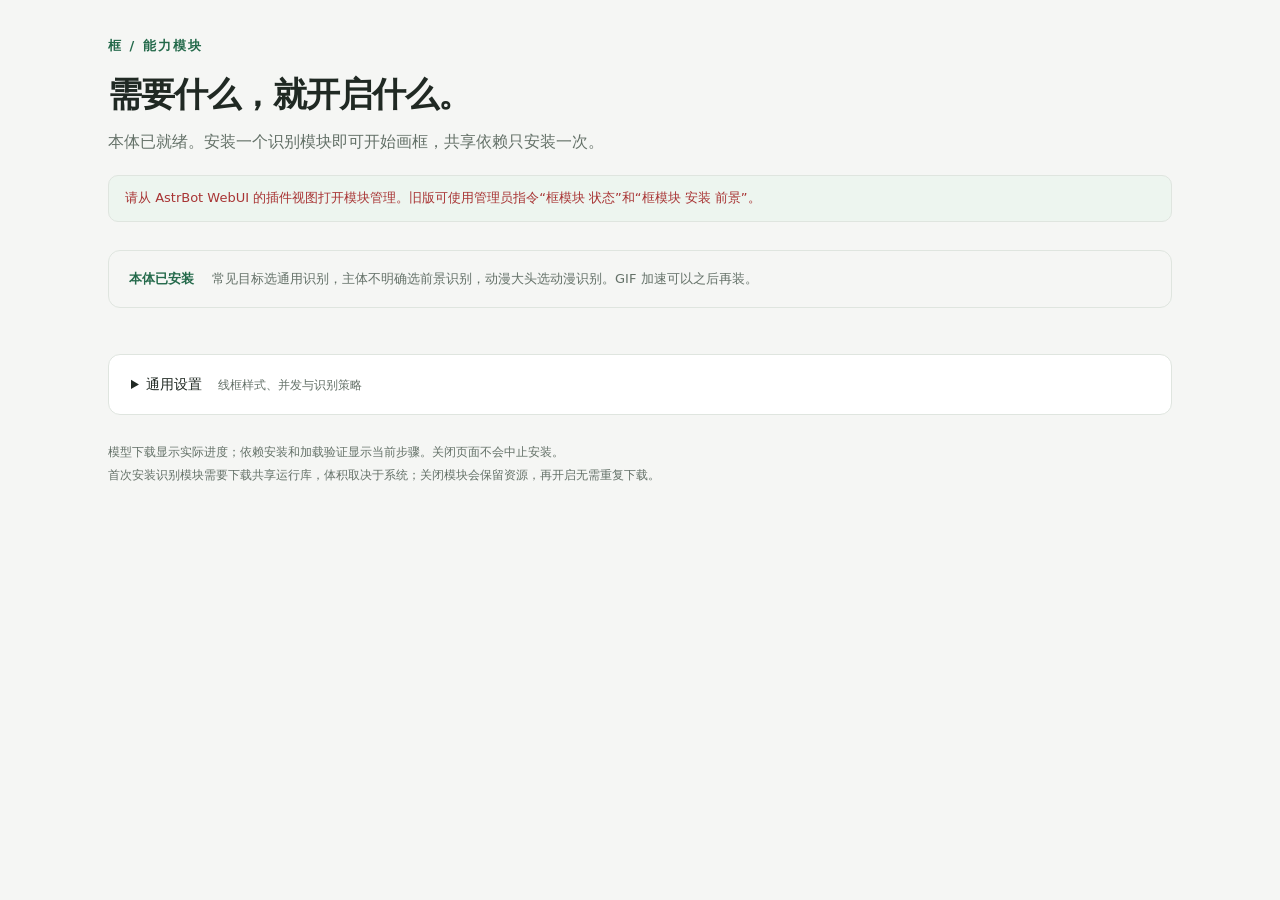
==== views/modules/index.html @ 48ebb6bf "功能：按需安装识别模块并展示安装进度" ====
<!doctype html>
<html lang="zh-CN">
<head>
  <meta charset="utf-8">
  <meta name="viewport" content="width=device-width, initial-scale=1">
  <title>框 · 模块管理</title>
  <link rel="stylesheet" href="./style.css">
  <script type="module" src="./app.js"></script>
</head>
<body>
  <main>
    <header>
      <div class="eyebrow">框 / 能力模块</div>
      <h1>需要什么，就开启什么。</h1>
      <p>本体已就绪。安装一个识别模块即可开始画框，共享依赖只安装一次。</p>
    </header>
    <div id="notice" role="status" aria-live="polite" hidden></div>
    <section class="guide" aria-label="安装说明">
      <span class="core-badge">本体已安装</span>
      <p>常见目标选通用识别，主体不明确选前景识别，动漫大头选动漫识别。GIF 加速可以之后再装。</p>
    </section>
    <section id="modules" class="grid" aria-label="能力模块" aria-busy="true"></section>
    <details id="common" class="common">
      <summary>通用设置 <span>线框样式、并发与识别策略</span></summary>
      <form class="settings" data-module="common"></form>
    </details>
    <footer>
      模型下载显示实际进度；依赖安装和加载验证显示当前步骤。关闭页面不会中止安装。<br>
      首次安装识别模块需要下载共享运行库，体积取决于系统；关闭模块会保留资源，再开启无需重复下载。
    </footer>
  </main>
  <template id="module-card">
    <article class="card">
      <div class="card-top"><span class="module-number"></span><span class="badge"></span></div>
      <h2></h2><p class="description"></p><p class="size"></p>
      <div class="progress-area" hidden>
        <div class="steps" aria-label="安装阶段"><span>依赖安装</span><span>模型下载</span><span>加载验证</span></div>
        <progress max="100" aria-label="安装进度"></progress>
        <div class="progress-label" aria-live="polite"></div>
      </div>
      <p class="message"></p>
      <div class="actions"><button type="button" class="primary"></button></div>
      <details class="module-settings" hidden><summary>模块设置</summary><form class="settings"></form></details>
      <details class="logs" hidden><summary>安装日志</summary><pre></pre></details>
    </article>
  </template>
</body>
</html>
---- views/modules/style.css ----
:root { color-scheme: light; --bg:#f5f6f4; --surface:#fff; --text:#202923; --muted:#647168; --border:#dfe5df; --accent:#246a4b; --soft:#edf5ef; --error:#a83434; }
:root[data-dark="true"] { color-scheme:dark; --bg:#141a17; --surface:#1c2520; --text:#e5eee7; --muted:#a4b5a8; --border:#35443a; --accent:#8cd5a8; --soft:#23392c; --error:#ffaaa5; }
* { box-sizing:border-box; }
body { margin:0; background:var(--bg); color:var(--text); font-family:system-ui,-apple-system,"Segoe UI",sans-serif; line-height:1.6; }
main { max-width:1120px; padding:36px 28px; margin:auto; }
.eyebrow { color:var(--accent); font-size:13px; font-weight:650; letter-spacing:2px; }
h1 { margin:10px 0 8px; font-size:clamp(24px,4vw,34px); letter-spacing:-1px; }
header p, footer { color:var(--muted); }
header p { margin:0; }
.guide { display:flex; align-items:center; gap:18px; margin:28px 0 22px; padding:18px 20px; border:1px solid var(--border); border-radius:12px; }
.guide p { margin:0; font-size:13px; color:var(--muted); }
.core-badge { white-space:nowrap; color:var(--accent); font-size:13px; font-weight:650; }
.grid { display:grid; grid-template-columns:repeat(2,minmax(0,1fr)); gap:18px; }
.card { padding:24px; background:var(--surface); border:1px solid var(--border); border-radius:16px; min-width:0; }
.card-top { display:flex; align-items:center; justify-content:space-between; }
.module-number { color:var(--muted); font:13px ui-monospace,monospace; }
.badge { border-radius:20px; background:var(--bg); color:var(--muted); padding:3px 10px; font-size:12px; }
.badge.enabled { background:var(--soft); color:var(--accent); }
.badge.failed { color:var(--error); }
h2 { margin:15px 0 6px; font-size:22px; }
.description { font-size:14px; margin:0; }
.size { color:var(--muted); font-size:12px; min-height:20px; margin:12px 0 0; }
.message { font-size:13px; color:var(--muted); overflow-wrap:anywhere; }
.message.error { color:var(--error); }
.actions { margin-top:20px; }
button { font:inherit; font-size:14px; border-radius:8px; padding:9px 16px; border:1px solid var(--border); cursor:pointer; }
button.primary { background:var(--accent); color:var(--surface); border-color:var(--accent); }
button.secondary { background:var(--surface); color:var(--muted); }
button:disabled { opacity:.55; cursor:wait; }
button:focus-visible, summary:focus-visible { outline:3px solid var(--accent); outline-offset:3px; }
.progress-area { margin-top:20px; }
.steps { display:flex; justify-content:space-between; color:var(--muted); font-size:11px; margin-bottom:7px; }
.steps .current { color:var(--accent); font-weight:700; }
progress { width:100%; height:7px; accent-color:var(--accent); display:block; border-radius:6px; }
.progress-label { font-size:12px; color:var(--muted); margin-top:8px; font-variant-numeric:tabular-nums; }
details { margin-top:18px; border-top:1px solid var(--border); padding-top:14px; }
summary { cursor:pointer; font-size:13px; color:var(--muted); }
.common { background:var(--surface); border:1px solid var(--border); border-radius:12px; padding:18px 22px; margin-top:24px; }
.common summary { color:var(--text); font-size:14px; }
.common summary span { color:var(--muted); margin-left:12px; font-size:12px; }
pre { background:var(--bg); padding:12px; border-radius:6px; font-size:11px; max-height:220px; overflow:auto; white-space:pre-wrap; overflow-wrap:anywhere; }
.settings { padding-top:10px; }
.field { display:block; margin:12px 0; font-size:13px; }
.field-title { display:block; margin-bottom:5px; }
.field small { display:block; color:var(--muted); margin-top:4px; line-height:1.5; }
input:not([type="checkbox"]), select { font:inherit; color:var(--text); background:var(--bg); border:1px solid var(--border); border-radius:6px; padding:7px 9px; width:100%; }
input[type="checkbox"] { accent-color:var(--accent); width:17px; height:17px; }
#notice { background:var(--soft); border:1px solid var(--border); padding:12px 16px; margin-top:20px; border-radius:10px; font-size:13px; overflow-wrap:anywhere; }
#notice.error { color:var(--error); }
footer { margin-top:26px; font-size:12px; line-height:1.9; }
[hidden] { display:none !important; }
@media(max-width:640px) { main { padding:24px 16px; } .grid { grid-template-columns:1fr; } .guide { align-items:flex-start; flex-direction:column; gap:6px; } .card { padding:20px; } .common summary span { display:block; margin-left:0; } }
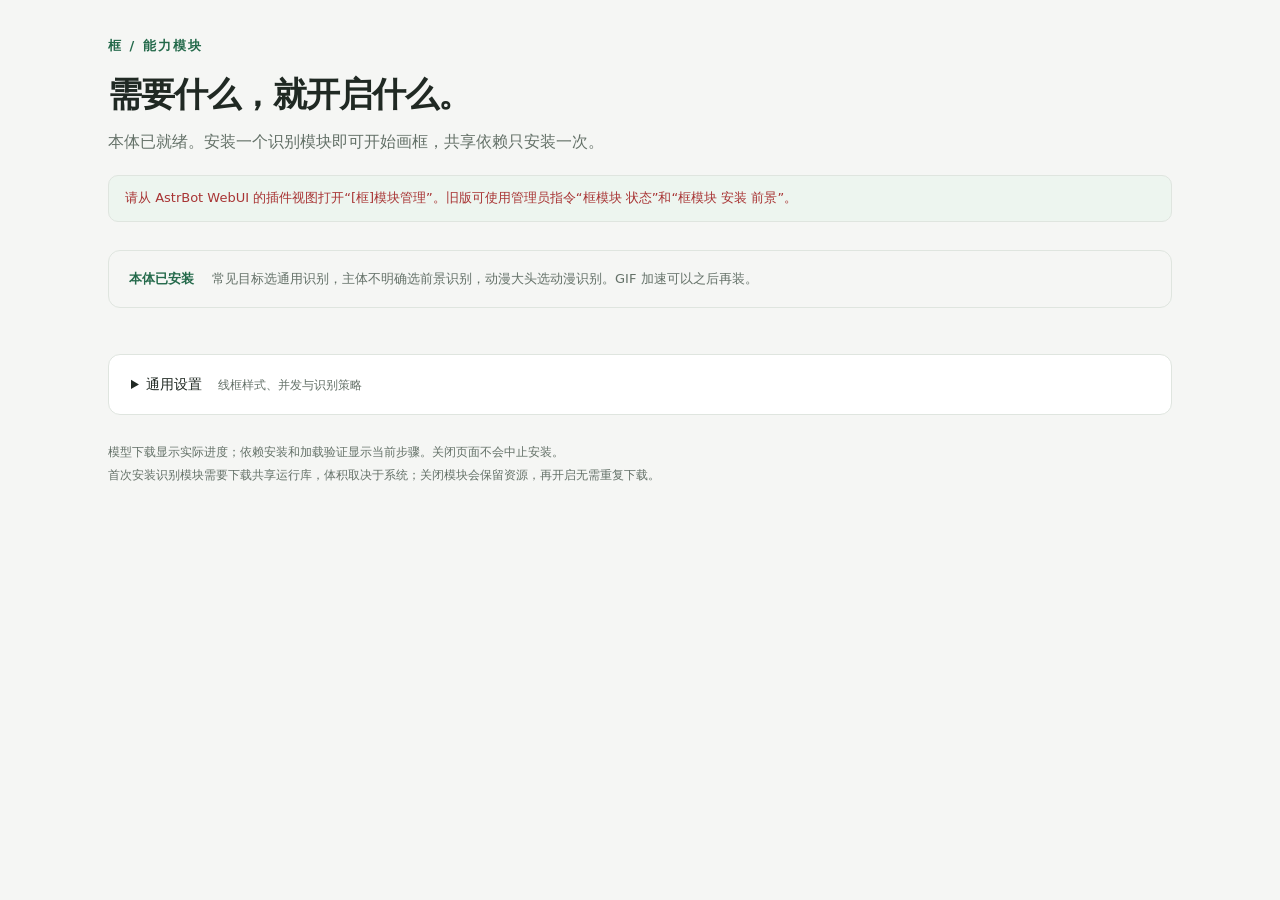
==== commit 288e56bd: "界面：将插件视图统一命名为[框]模块管理" ====
--- a/views/modules/index.html
+++ b/views/modules/index.html
@@ -3,7 +3,7 @@
 <head>
   <meta charset="utf-8">
   <meta name="viewport" content="width=device-width, initial-scale=1">
-  <title>框 · 模块管理</title>
+  <title>[框]模块管理</title>
   <link rel="stylesheet" href="./style.css">
   <script type="module" src="./app.js"></script>
 </head>
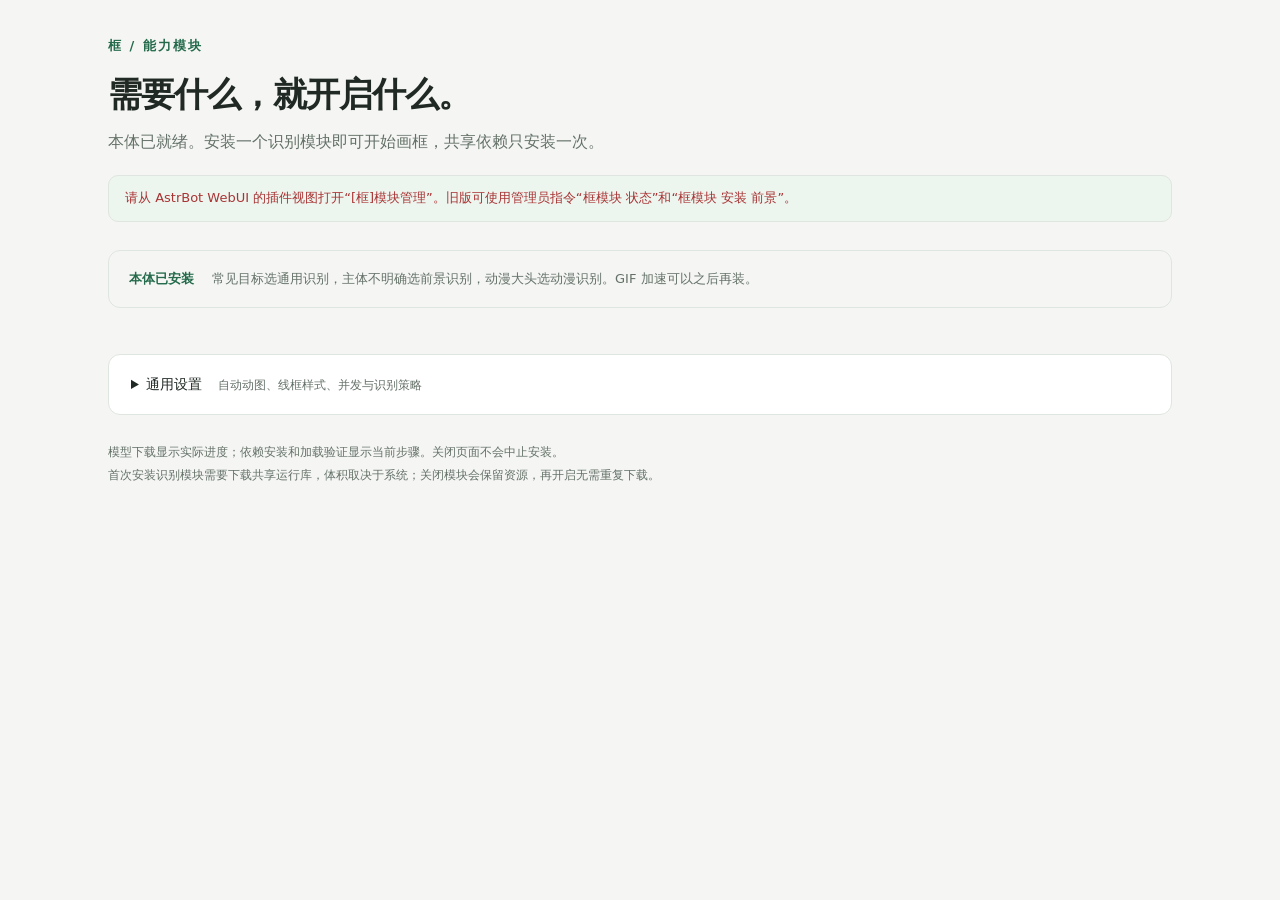
==== commit 448f9b92: "功能：按渠道概率自动识别动图并支持动态WebP" ====
--- a/views/modules/index.html
+++ b/views/modules/index.html
@@ -21,7 +21,7 @@
     </section>
     <section id="modules" class="grid" aria-label="能力模块" aria-busy="true"></section>
     <details id="common" class="common">
-      <summary>通用设置 <span>线框样式、并发与识别策略</span></summary>
+      <summary>通用设置 <span>自动动图、线框样式、并发与识别策略</span></summary>
       <form class="settings" data-module="common"></form>
     </details>
     <footer>
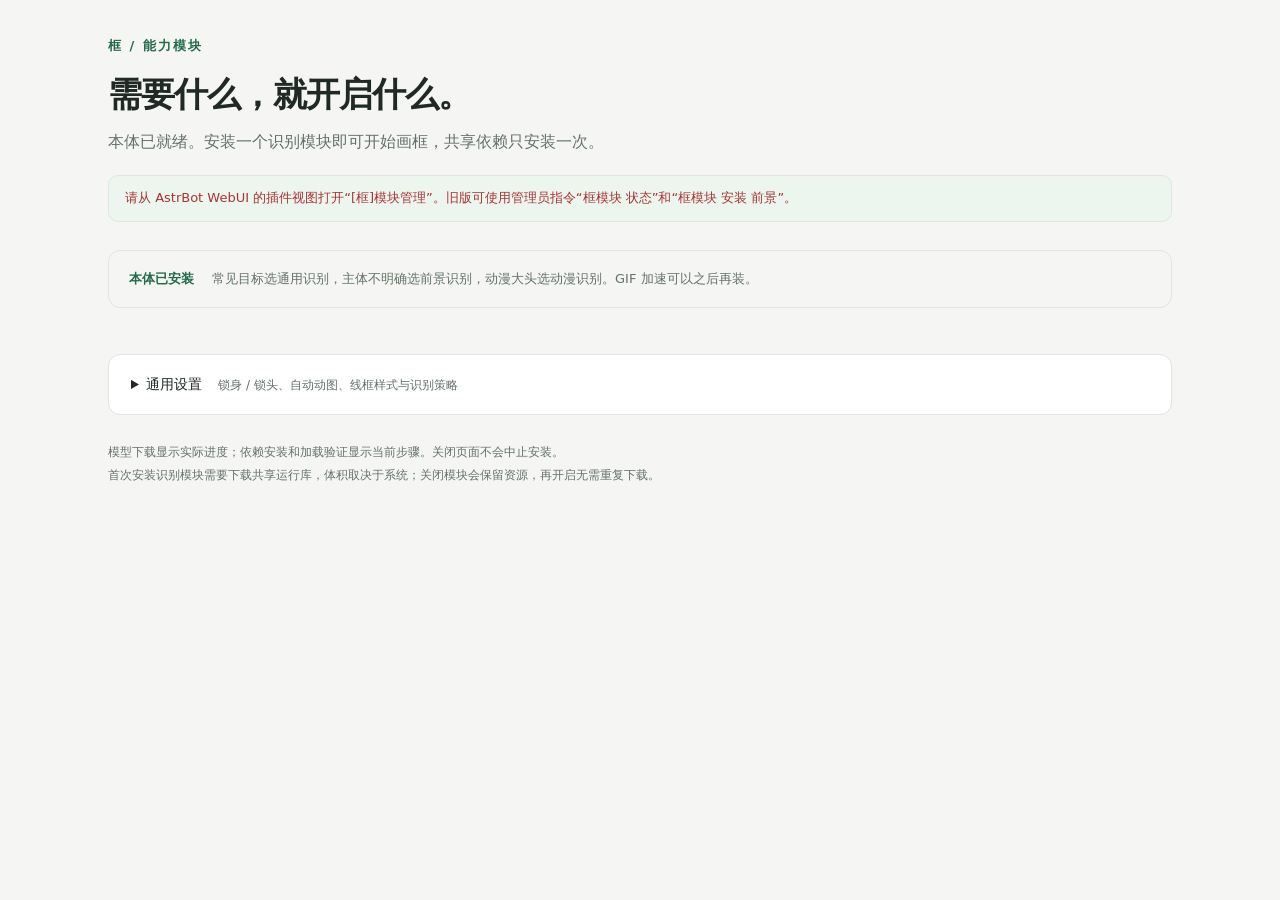
==== commit 91e23059: "功能：新增锁身与锁头模式切换" ====
--- a/views/modules/index.html
+++ b/views/modules/index.html
@@ -21,7 +21,7 @@
     </section>
     <section id="modules" class="grid" aria-label="能力模块" aria-busy="true"></section>
     <details id="common" class="common">
-      <summary>通用设置 <span>自动动图、线框样式、并发与识别策略</span></summary>
+      <summary>通用设置 <span>锁身 / 锁头、自动动图、线框样式与识别策略</span></summary>
       <form class="settings" data-module="common"></form>
     </details>
     <footer>
